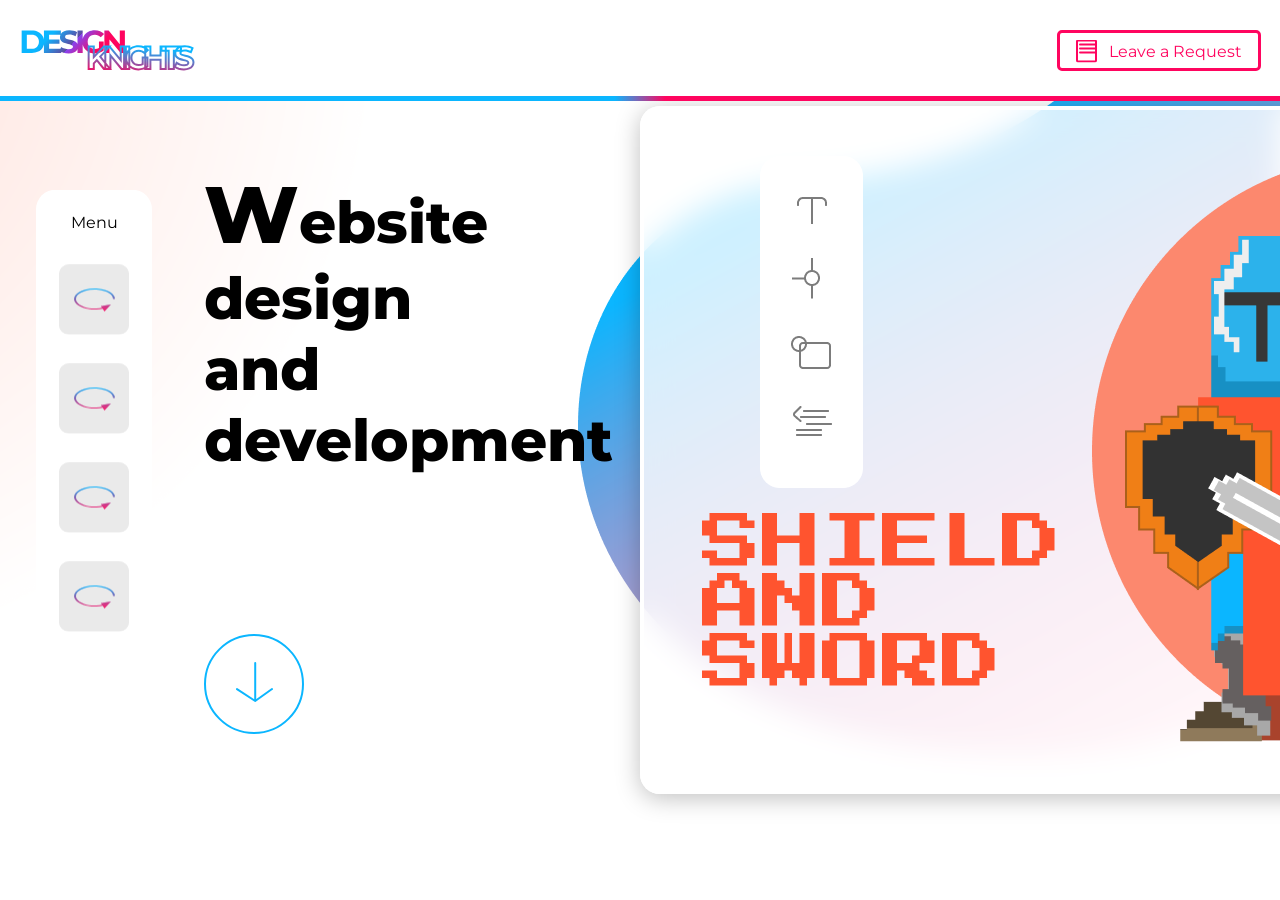
==== html.html @ f20920b9 "Add files via upload" ====
<!DOCTYPE html>
<html lang="en">

<head>
    <meta charset="UTF-8">
    <meta name="viewport" content="width=device-width, initial-scale=1.0">
    <title>Document</title>
    <link rel="stylesheet" href="css.css">
</head>

<body>
    <!-- <p class="page_name">1<span class="page_name_text">About Us</span></p> -->

    <section class="top_bar">

        <div class="top_bar_container">

            <input id="request_toggler" type="checkbox">

            <div class="top_bar_body">

                <a href="#"><img src="img/icons/logo.svg"></a>

                <label for="request_toggler"></label>

            </div>

            <div class="top_bar_form">

                <form class="form_body">

                    <h2>Leave A Request</h2>

                    <input type="text" placeholder="Name">

                    <input type="email" placeholder="Email">

                    <button type="submit">Submit</button>

                </form>

            </div>

        </div>

        <nav class="nav">    <!--nav bar------------------->

            <p class="nav_title">Menu</p>

            <div class="nav_card">
                <div class="nav_card_body">

                    <div class="front_nav_card">
                        <img src="img/icons/menu_item-front.svg">
                    </div>

                    <div class="back_nav_card">
                        <p>0</p>
                        <img src="img/icons/menu_item-back0.svg">
                    </div>

                </div>
            </div>

            <div class="nav_card">
                <div class="nav_card_body">

                    <div class="front_nav_card">
                        <img src="img/icons/menu_item-front.svg">
                    </div>

                    <div class="back_nav_card">
                        <p>1</p>
                        <img src="img/icons/menu_item-back1.svg">
                    </div>

                </div>
            </div>

            <div class="nav_card">
                <div class="nav_card_body">

                    <div class="front_nav_card">
                        <img src="img/icons/menu_item-front.svg">
                    </div>

                    <div class="back_nav_card">
                        <p>2</p>
                        <img src="img/icons/menu_item-back2.svg">
                    </div>

                </div>
            </div>

            <div class="nav_card">
                <div class="nav_card_body">

                    <div class="front_nav_card">
                        <img src="img/icons/menu_item-front.svg">
                    </div>

                    <div class="back_nav_card">
                        <p>3</p>
                        <img src="img/icons/menu_item-back3.svg">
                    </div>

                </div>
            </div>

        </nav>

    </section>

    <header class="header">

        <div class="header_left">

            <h1>Website design <br> and development</h1>

            <a href="#" class="header_button"></a>

        </div>

        <div class="header_right">

            <img class="header_knight" src="img/images/header-knight.png">

            <img class="header_panel" src="img/images/header-pannel.png">

        </div>

    </header>

</body>

</html>
---- css.css ----
@font-face {
    font-family: "Montserrat";
    src: url(font/montserrat/Montserrat-Black.ttf);
    font-weight: 900;
}

@font-face {
    font-family: "Montserrat";
    src: url(font/montserrat/Montserrat-ExtraBold.ttf);
    font-weight: 800;
}

@font-face {
    font-family: "Montserrat";
    src: url(font/montserrat/Montserrat-Light.ttf);
    font-weight: 300;
}

@font-face {
    font-family: "Montserrat";
    src: url(font/montserrat/Montserrat-Regular.ttf);
    font-weight: 400;
}

@font-face {
    font-family: "protoSans";
    src: url(font/protoSans.ttf);
}

*{margin: 0;
    padding: 0;
    box-sizing: border-box;
    font-family: Montserrat;
}

:root{

--bg-color: white;
--card-bg-color: #EAEAEA;
--font-card-color: #343434;
--font-site-color: #000000;
--white-color: white;
--main-gradient: radial-gradient(30.58% 197.36% at 30.23% 113.13%, #FF542F 0%, rgba(255, 84, 47, 0) 100%),
linear-gradient(272.09deg, #FF055F -2.21%, #0BB6FF 108.82%);
--basic-shadow: 0px 20px 30px rgba(0, 0, 0, 0.07);
--accent-color-1:#FF055F;
--accent-color-2:#0BB6FF;

/* Font size variables */

--title-size:3rem;
--sub-title-size:2rem;
--base-text-size:1rem;

/* 1rem = 16px */

}

.gray_card{background-color: var(--card-bg-color);
    border-radius: 20px;
}

.page_name{font-family: protoSans;
    font-size: 5rem;
}

.page_name_text{font-family: protoSans;
    font-size: 2rem;
    transform: rotate(90deg) translate(-40px, -30px);
    display: inline-block;
    transform-origin: left;
}

#request_toggler{display: none;
}

.top_bar{position: fixed;
    width: 100%;
    z-index: 1000;
}

.top_bar_container{
}

.top_bar_body{background-color: var(--bg-color);
    max-width: 1700px;
    width: 100%;
    margin: 0 auto;
    padding: 20px 19px;
    display: flex;
    justify-content: space-between;
    align-items: center;
    position: fixed;
    top: 0;
    left: 50%;
    transform: translateX(-50%);
    z-index: 100;
}

.top_bar_body::after{content: "";
    width: 100%;
    height: 5px;
    background: linear-gradient(91deg, #0bb6ff 48%, #ff045f 52%);
    position: absolute;
    bottom: 0;
    left: 0;
}

.top_bar_body label{border: 3px var(--accent-color-1) solid;
    width: 204px;
    height: 41px;
    display: inline-block;
    border-radius: 5px;
    position: relative;
}

.top_bar_body label::before{content: "";
    background: url(img/icons/form-btn--open.svg);
    width: 21px;
    height: 23px;
    position: absolute;
    top: 50%;
    left: 16px;
    transform: translateY(-50%);
}

.top_bar_body label::after{content: "Leave a Request";
    color: var(--accent-color-1);
    position: absolute;
    right: 16px;
    top: 50%;
    transform: translateY(-50%);
}

.top_bar_form {background-color: rgba(26, 26, 26, 0.71);
    backdrop-filter: blur(10px);
    width: 100%;
    height: 100vh;
    display: flex;
    align-items: center;
    justify-content: center;
    transform: scaleY(0);
    transition: 0.5s;
    transform-origin: top;
}

.form_body {display: flex;
    flex-direction: column;
    background-color: var(--bg-color);
    width: 36%;
    padding: 60px 70px 77px 81px;
    border-radius: 20px;
    align-items: center;
}

.form_body h2{margin-bottom: 47px;
    text-align: center;
}

.form_body input{margin-bottom: 60px;
    background-color: var(--card-bg-color);
    border-style: none;
    padding: 20px 0 16px 25px;
    border-radius: 20px;
    width: 100%
}

.form_body button{padding: 27px 117px;
    border-radius: 20px;
    background-color: var(--accent-color-2);
    border-style: none;
    color: var(--white-color);
}

.form_body input::placeholder{color: var(--white-color);
}

#request_toggler:checked~.top_bar_form{transform: scaleY(1);
}

#request_toggler:checked~.top_bar_body label::before{background: url(img/icons/form-btn--close.svg) center/cover no-repeat;   
}

#request_toggler:checked~.top_bar_body label::after{content: "Close";
    right: 52px;
}

.nav {background-color: var(--white-color);
    position: fixed;
    z-index: 99;
    top: 50%;
    transform: translateY(-50%);
    padding: 23px 23px 50px;
    display: flex;
    flex-direction: column;
    left: 36px;
    border-radius: 20px;
}

.nav_title{margin-bottom: 33px;
    text-align: center;
}

.nav_card {margin-bottom: 29px;
    width: 70px;
    height: 70px;
    position: relative;
    perspective: 200px;
}

.nav_card:hover .nav_card_body{transform: rotateY(180deg);
}

.nav_card_body {width: 100%;
    height: 100%;
    transition: 0.5s;
    transform-style: preserve-3d;
}

.front_nav_card {position: absolute;
    width: 100%;
    height: 100%;
    top: 0;
    left: 0;
    background-color: var(--card-bg-color);
    padding: 7px;
    border-radius: 10px;
    z-index: 10;
    display: flex;
    align-items: center;
    justify-content: center;
    backface-visibility: hidden;
}

.back_nav_card {position: absolute;
    width: 100%;
    height: 100%;
    top: 0;
    left: 0;
    background-color: var(--card-bg-color);
    font-weight: bold;
    padding: 7px;
    display: flex;
    justify-content: space-between;
    border-radius: 10px;
    transform: rotateY(180deg);
}

.back_nav_card img{align-self: flex-end;
}

.header {display: flex;
    width: 100%;
    font-weight: 900;
    height: 100vh;
    align-items: center;
    background: url(img/images/header-bg.png) no-repeat center/cover;
    justify-content: space-between;
}

.header_left {padding-left: 204px;
    width: 50%;
}

.header_left a{
}

.header_right {width: 50%;
    position: relative;
}

.header_left h1{font-size: 3.625rem;
}

.header_left h1::first-letter{font-size: 5rem;
}

.header_button{border: 2px solid var(--accent-color-2);
    border-radius: 50%;
    width: 100px;
    height: 100px;
    position: relative;
    margin-top: 158px;
    display: flex;
    align-items: center;
    justify-content: center;
}

.header_button::after{content: url(img/icons/header-button-arrow.svg);
    transition: 0.3s;
}

.header_button:hover::after{transform: translateY(200%);
}

.header_knight{background-color: rgba(255, 255, 255, 0.8);
    backdrop-filter: blur(15px);
    box-shadow: 0 4px 25px rgba(0, 0, 0, 0.25);
    padding: 45px 0 32px 58px;
    border: 4px solid white;
    border-right: none;
    border-radius: 20px;
    margin-left: auto;
    display: block;
}

.header_panel{position: absolute;
    top: 50px;
    left: 120px;
}

/* Create the footer (it’s at the very bottom) */
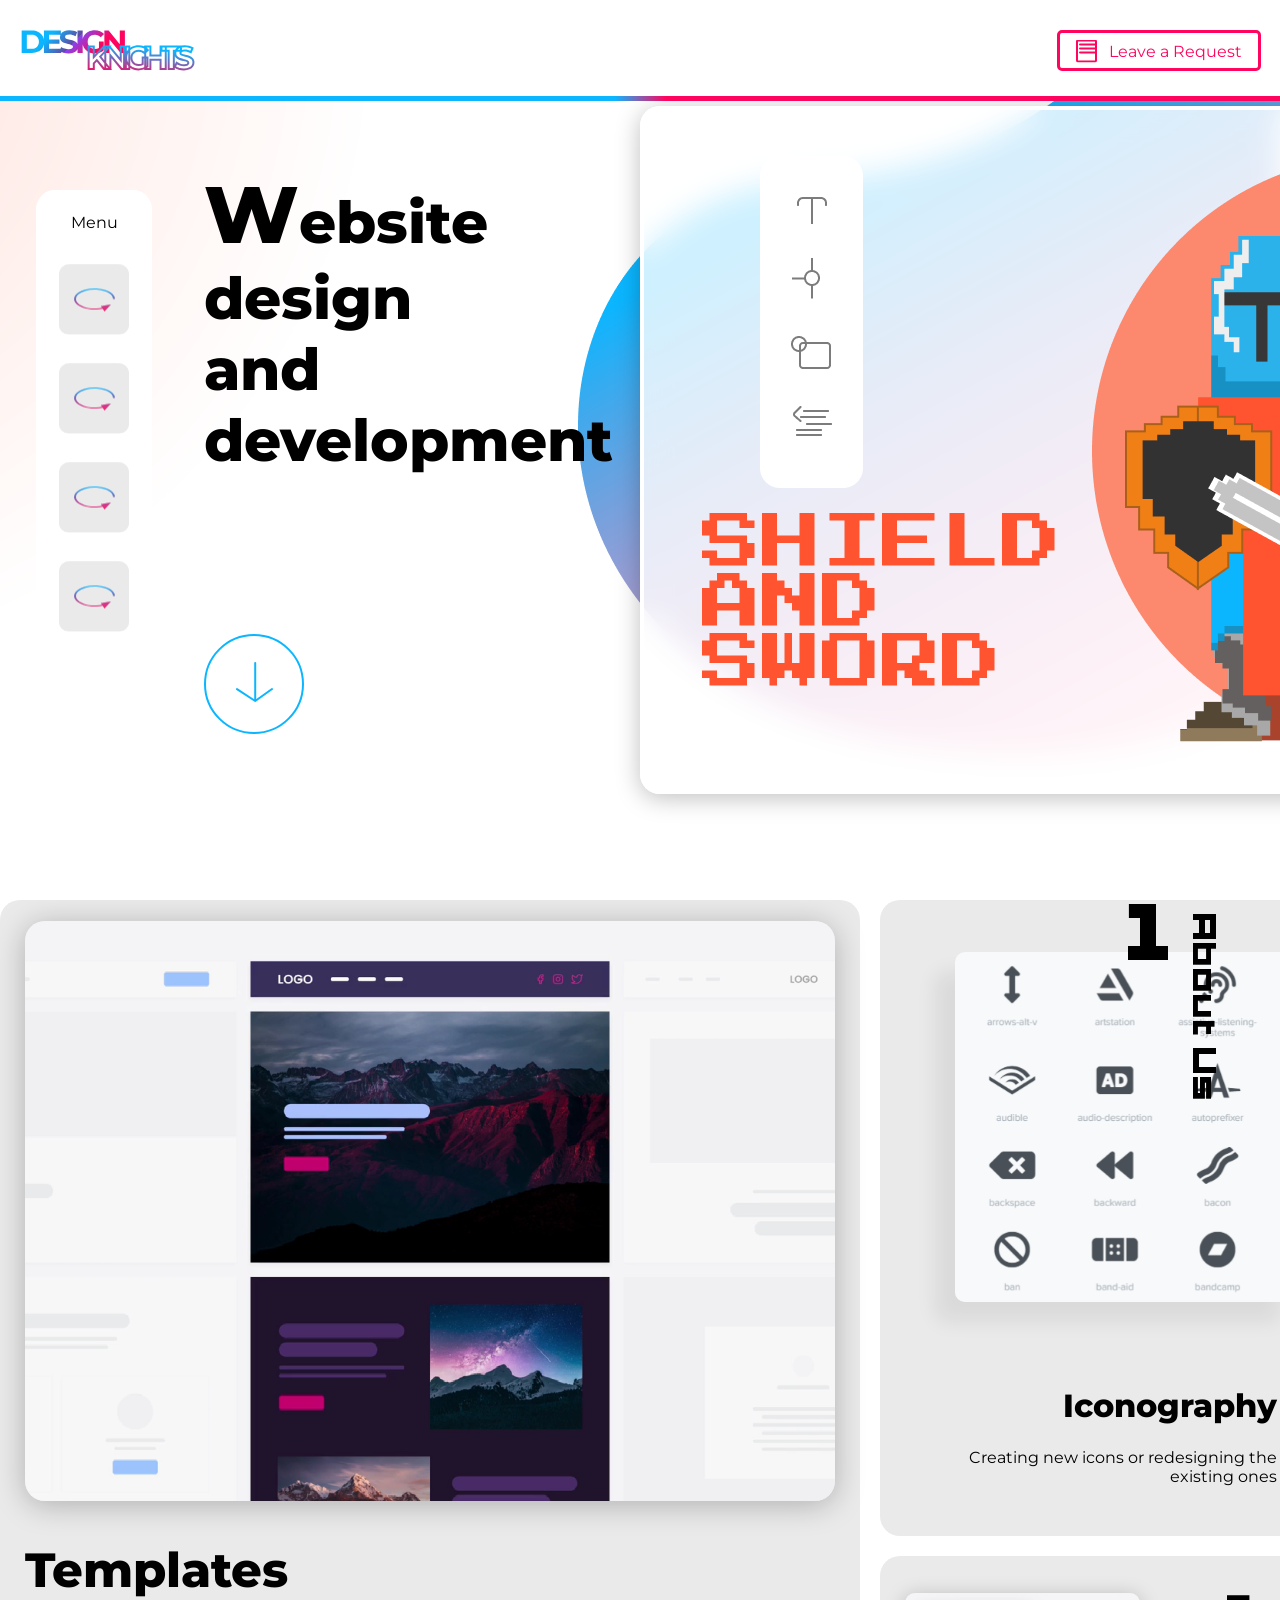
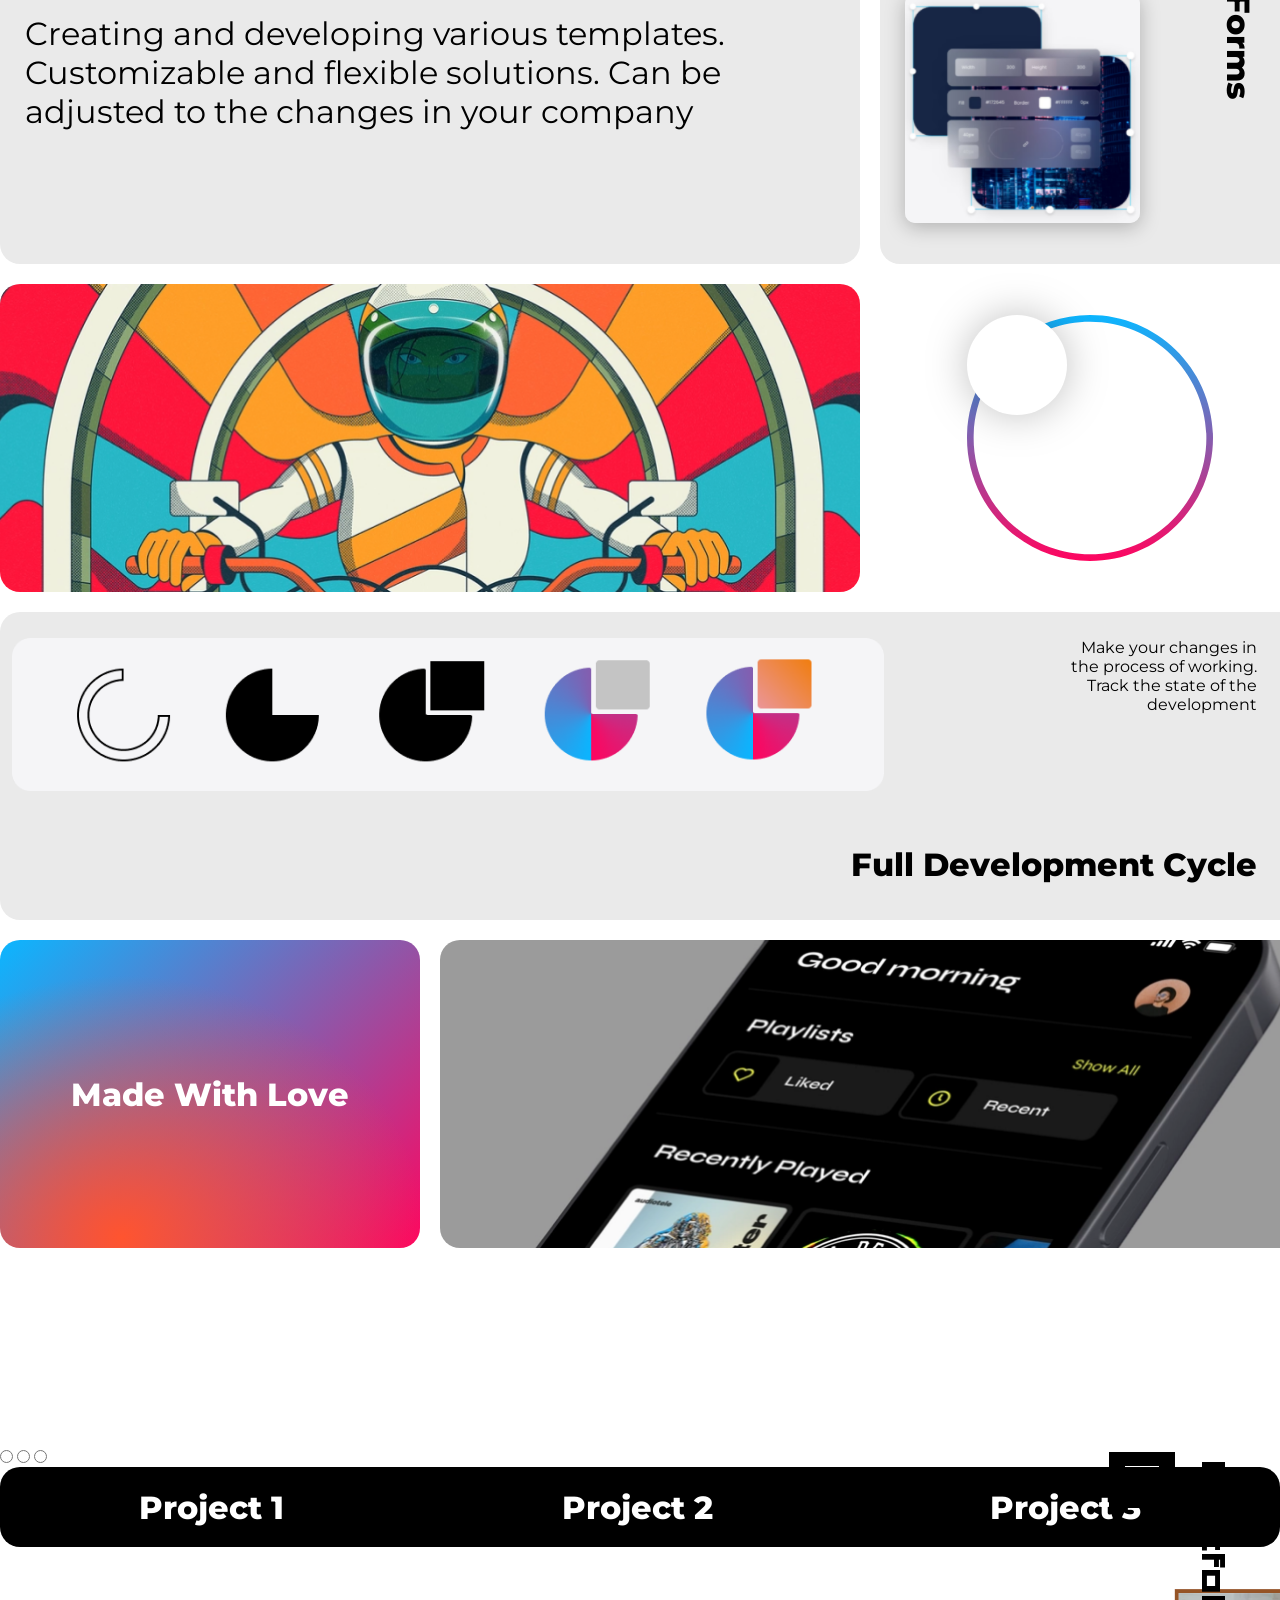
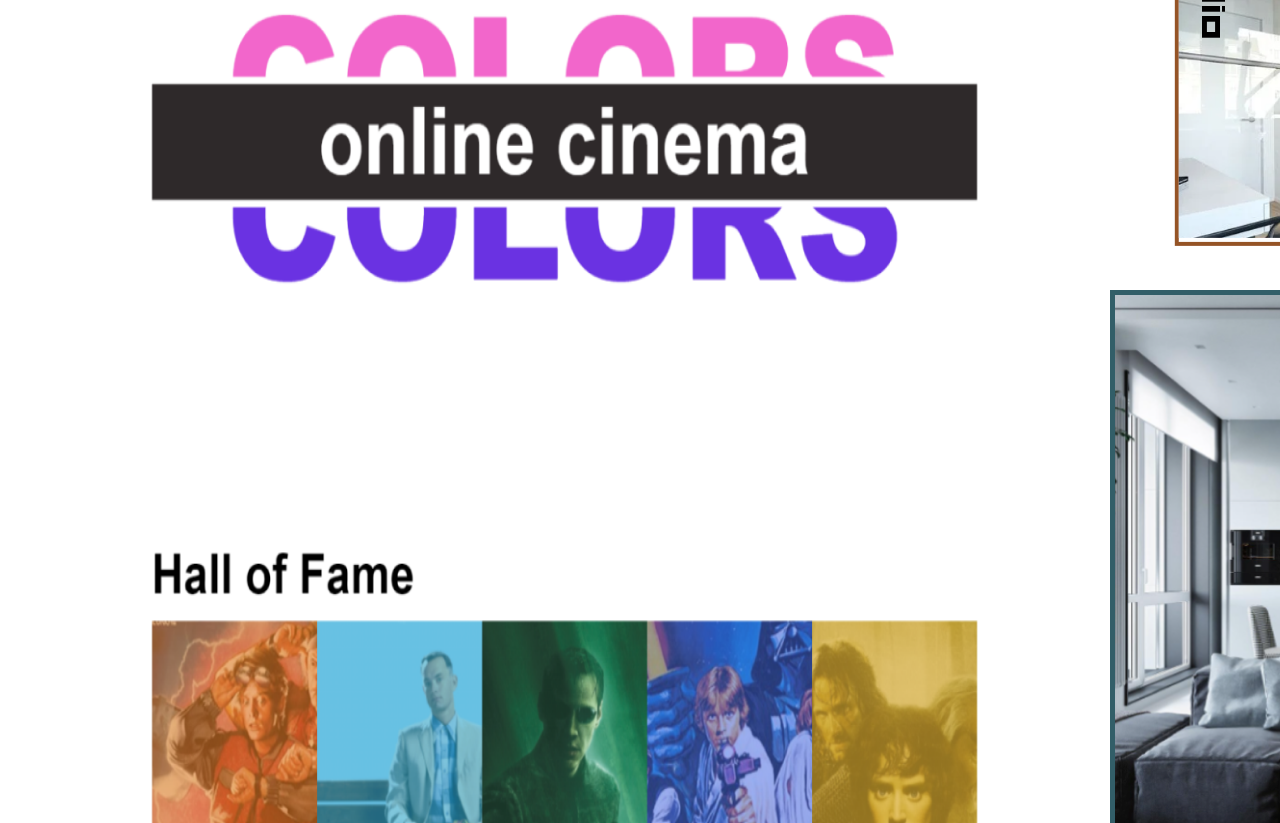
==== commit 20e21958: "Add files via upload" ====
--- a/html.html
+++ b/html.html
@@ -9,7 +9,6 @@
 </head>
 
 <body>
-    <!-- <p class="page_name">1<span class="page_name_text">About Us</span></p> -->
 
     <section class="top_bar">
 
@@ -43,7 +42,7 @@
 
         </div>
 
-        <nav class="nav">    <!--nav bar------------------->
+        <nav class="nav"> <!--nav bar------------------->
 
             <p class="nav_title">Menu</p>
 
@@ -131,6 +130,105 @@
 
     </header>
 
+    <main>
+
+        <section class="about_us">
+
+            <p class="page_name">1<span class="page_name_text">About Us</span></p>
+
+            <div class="about_us_container container">
+
+                <div class="about_item about_layout gray_card">
+                    <img src="img/images/about-card1.png">
+
+                    <h2>Templates</h2>
+                    <p>Creating and developing various templates. Customizable and flexible solutions. Can be adjusted
+                        to the changes in your company</p>
+                </div>
+
+                <div class="about_item about_icons gray_card">
+                    <img src="img/images/about-card2.png">
+
+                    <h3>Iconography</h3>
+                    <p>Creating new icons or redesigning the existing ones</p>
+                </div>
+
+                <div class="about_item about_forms gray_card">
+                    <img src="img/images/about-card3.png">
+
+                    <h3>Forms</h3>
+                </div>
+
+                <div class="about_item about_pic1">
+
+                </div>
+
+                <div class="about_item about_circle">
+                    <div class="gradient_ring">
+                        <div class="circle_container">
+                            <img class="about_white_circle" src="img/images/about-card5-white-circle.svg">
+                        </div>
+                    </div>
+                </div>
+
+                <div class="about_item about_cycle gray_card">
+                    <img src="img/images/about-card6.png">
+                    <p>Make your changes in the process of working. Track the state of the development</p>
+                    <h3>Full Development Cycle</h3>
+                </div>
+
+                <div class="about_item about_gradient">
+                    <h3>Made With Love</h3>
+                </div>
+
+                <div class="about_item about_phone">
+
+                </div>
+
+            </div>
+
+        </section>
+
+        <section class="portfolio">
+
+            <p class="page_name">2<span class="page_name_text">Portfolio</span></p>
+
+            <div class="container portfolio_container">
+
+                <input id="radio_button_1" type="radio" name="portfolio">
+
+                <input id="radio_button_2" type="radio" name="portfolio">
+
+                <input id="radio_button_3" type="radio" name="portfolio">
+
+
+                <div class="portfolio_buttons">
+
+                    <label class="portfolio_button" for="radio_button_1">Project 1</label>
+
+                    <label class="portfolio_button" for="radio_button_2">Project 2</label>
+
+                    <label class="portfolio_button" for="radio_button_3">Project 3</label>
+
+                </div>
+
+
+                <div class="portfolio_slides">
+
+                    <img src="img/images/portfolio1.png">
+
+                    <img src="img/images/portfolio2.png">
+
+                    <img src="img/images/portfolio3.png">
+
+                </div>
+
+            </div>
+
+        </section>
+
+    </main>
+
 </body>
 
 </html>
--- a/css.css
+++ b/css.css
@@ -56,12 +56,34 @@
 
 }
 
+html{font-size: 16px;
+}
+
+h1{font-size: var(--title-size);
+}
+
+h2{font-size: var(--title-size);
+}
+
+h3{font-size: var(--sub-title-size);
+}
+
+p{font-size: var(--base-text-size);
+}
+
+.container{max-width: 1300px;
+    margin: auto;
+}
+
 .gray_card{background-color: var(--card-bg-color);
     border-radius: 20px;
 }
 
 .page_name{font-family: protoSans;
     font-size: 5rem;
+    position: absolute;
+    right: -80px;
+    top: 0;
 }
 
 .page_name_text{font-family: protoSans;
@@ -77,9 +99,10 @@
 .top_bar{position: fixed;
     width: 100%;
     z-index: 1000;
-}
-
-.top_bar_container{
+    height: 102px;
+}
+
+.top_bar_container{height: 102px;
 }
 
 .top_bar_body{background-color: var(--bg-color);
@@ -309,4 +332,195 @@
     left: 120px;
 }
 
-/* Create the footer (it’s at the very bottom) */+.about_us_container{display: grid;
+    grid-template-rows: repeat(6, 308px);
+    grid-template-columns: repeat(3, 420px);
+    grid-template-areas: 
+    "layout layout icons"
+    "layout layout icons"
+    "layout layout forms"
+    "pic1 pic1 circle"
+    "cycle cycle cycle"
+    "gradient phone phone";
+    gap: 20px;
+}
+
+.about_us{position: relative;
+    overflow: hidden;
+}
+
+.about_item {
+}
+
+.about_layout {grid-area: layout;
+    padding: 21px 25px 124px 25px;
+}
+
+.about_layout img{width: 100%;
+    border-radius: 20px;
+    box-shadow: 0 4px 30px rgba(0, 0, 0, 25%);
+}
+
+.about_layout h2{margin-top: 36px;
+    margin-bottom: 15px;
+}
+
+.about_layout p{font-size: 2rem;
+}
+
+.about_icons {grid-area: icons;
+    padding: 52px 0 52px 75px;
+    text-align: right;
+}
+
+.about_icons img{width: 100%;
+    border-radius: 10px 0 0 10px;
+    box-shadow: -20px 20px 20px rgba(0, 0, 0, 7%);
+}
+
+.about_icons h3{margin-top: 80px;
+    margin-bottom: 23px;
+    padding-right: 23px;
+}
+
+.about_icons p{padding-right: 23px;
+    font-size: 1rem;
+}
+
+.about_forms {grid-area: forms;
+    padding: 37px 33px 38px 25px;
+    display: flex;
+    justify-content: space-between;
+    align-items: flex-start;
+}
+
+.about_forms h3{transform: rotate(90deg) translateY(-250%);
+    transform-origin: top left;
+}
+
+.about_forms img{width: 65%;
+    box-shadow: 0 4px 20px rgba(0, 0, 0, 25%);
+    border-radius: 10px;
+}
+
+.about_pic1 {grid-area: pic1;
+    background: url(img/images/about-card4.png) center/cover no-repeat;
+    border-radius: 20px;
+}
+
+.about_circle {grid-area: circle;
+    display: flex;
+    align-items: center;
+    justify-content: center;
+}
+
+.gradient_ring {grid-area: ring;
+    background: url(img/images/about-card5-gradient-ring.svg) center/cover no-repeat;
+    width: 246px;
+    height: 246px; 
+}
+
+.gradient_ring img{filter: drop-shadow(0 0 20px 0 rgba(0,0,0,0.25));
+}
+
+.about_white_circle{filter: drop-shadow(0 0 20px rgba(0,0,0,0.25));
+}
+
+.circle_container{width: 100%;
+    height: 100%;
+    animation: circle_spin 5s linear infinite;
+}
+
+@keyframes circle_spin{
+
+    0%{transform: rotate(0deg);
+    }
+
+
+    100%{transform: rotate(360deg);
+    }
+
+}
+
+.about_cycle {grid-area: cycle;
+    padding: 26px 43px 30px 12px;
+    display: flex;
+    flex-wrap: wrap;
+    align-items: flex-start;
+    justify-content: space-between;
+    text-align: right;
+}
+
+.about_cycle p{width: 15%;
+}
+
+.about_cycle h3{flex-grow: 1;
+    margin-top: 47px;
+}
+
+.about_cycle img{width: 70%;
+    
+}
+
+.about_gradient {grid-area: gradient;
+    background: radial-gradient(72.69% 85.12% at 28.93% 96.58%, #ff542f 0%, rgba(255, 84, 47, 0) 100%), linear-gradient(317deg, #ff055f 0%, #0bb6ff 100%);
+    display: flex;
+    align-items: center;
+    justify-content: center;
+    border-radius: 20px;
+}
+
+.about_gradient h3{color: var(--white-color);
+}
+
+.about_phone {grid-area: phone;
+    background: url(img/images/about-card8.png) center/cover no-repeat;
+    border-radius: 20px;
+}
+
+
+
+/* portfolio section ------------------------------------------------------*/
+
+
+
+.portfolio {margin-top: 200px;
+    position: relative;
+}
+
+.page_name {
+}
+
+.page_name_text {
+}
+
+.container {
+}
+
+.portfolio_container {
+}
+
+.portfolio_buttons {background-color: var(--font-site-color);
+    width: 100%;
+    height: 80px;
+    border-radius: 20px;
+    display: flex;
+}
+
+.portfolio_button {height: 100%;
+    color: white;
+    flex-grow: 1;
+    display: flex;
+    justify-content: center;
+    align-items: center;
+    font-size: 2rem;
+    font-weight: bold;
+}
+
+.portfolio_slides {display: flex;
+    width: 1300px;
+}
+
+.portfolio_slides img{flex-basis: 150px;
+}
+
